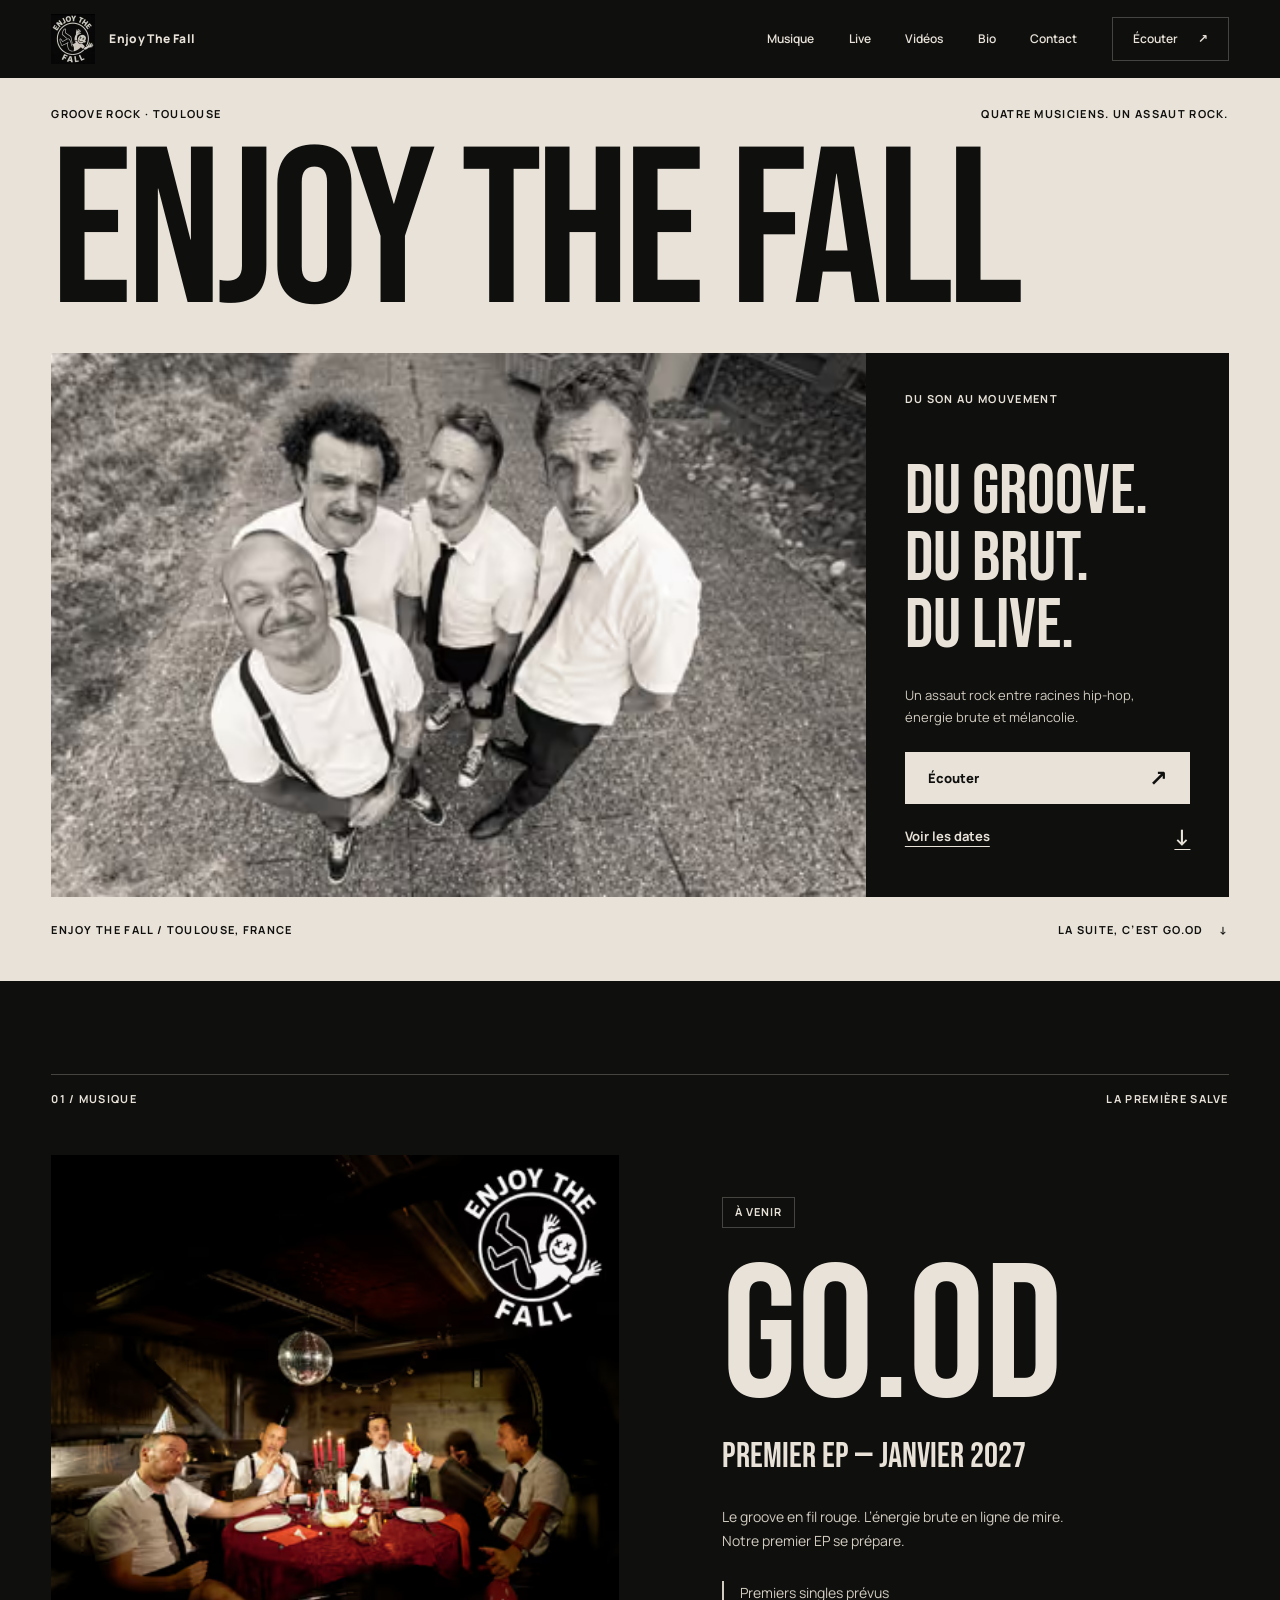
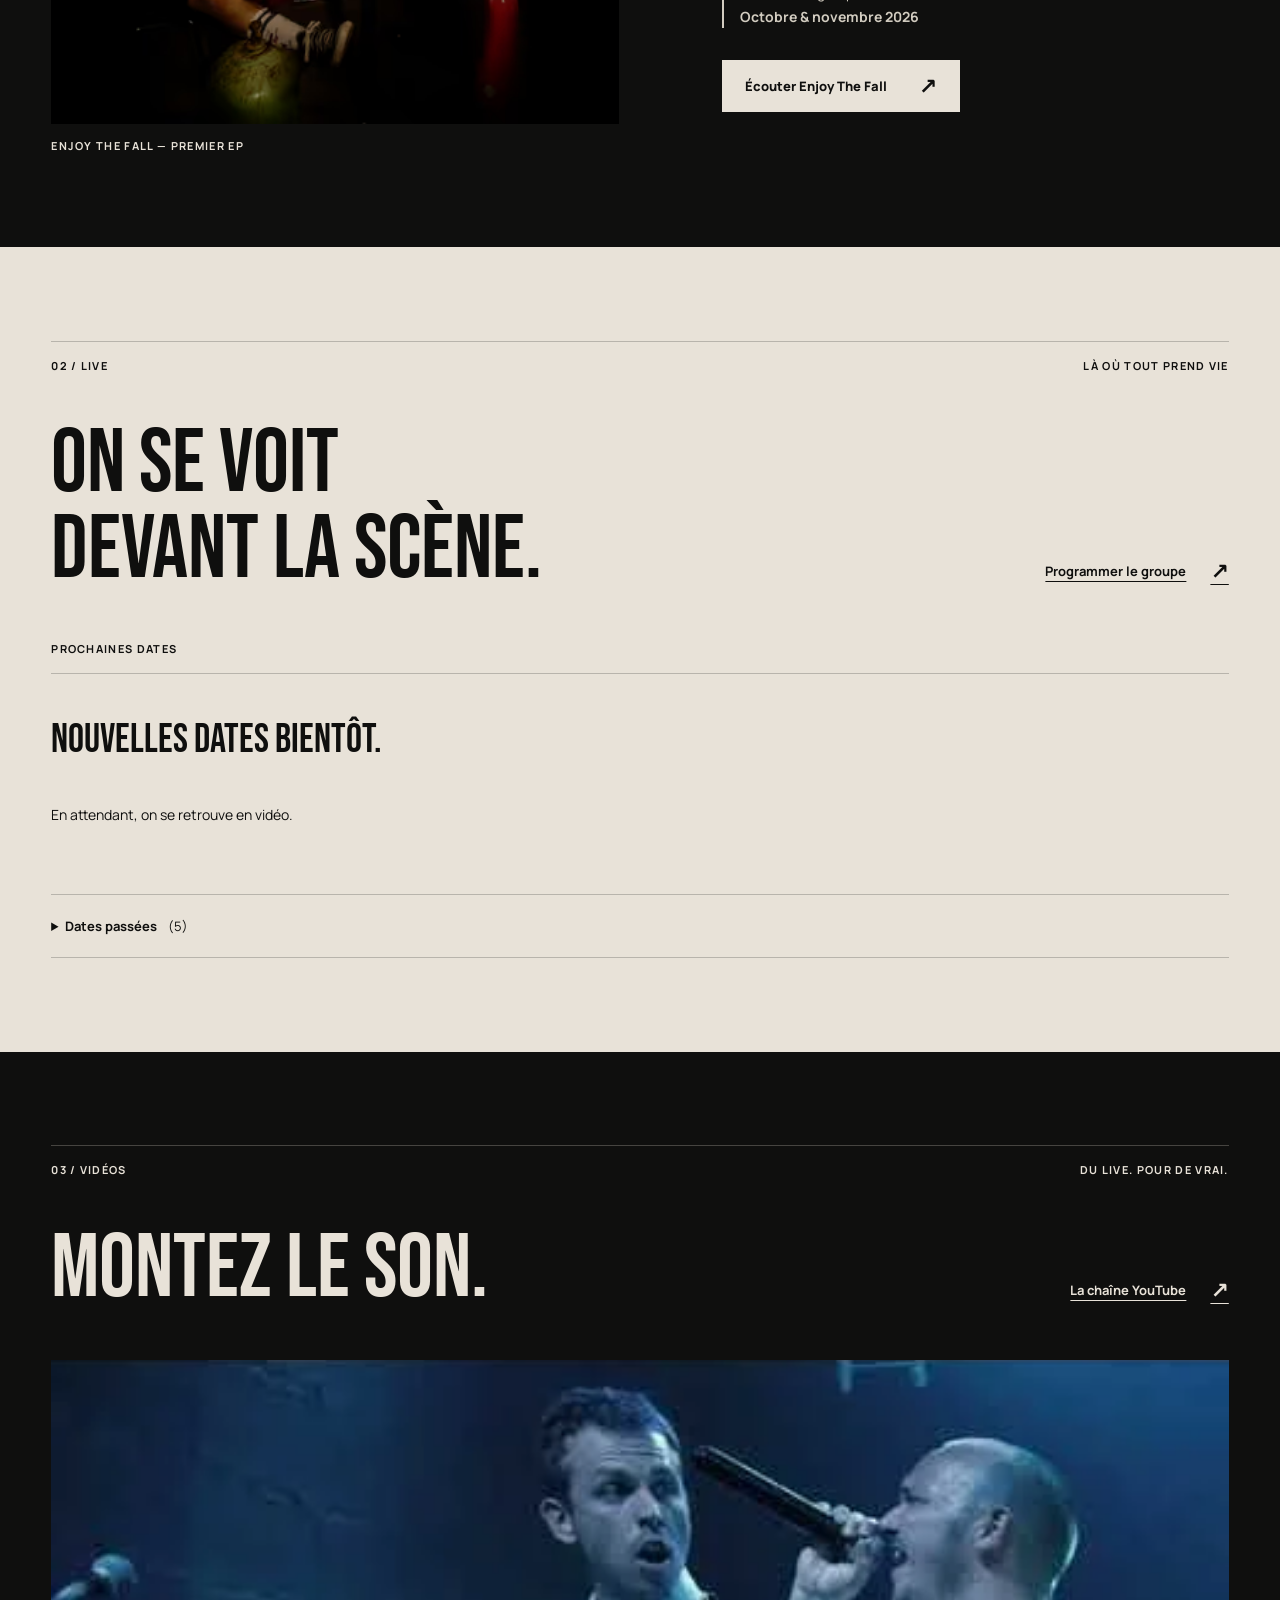
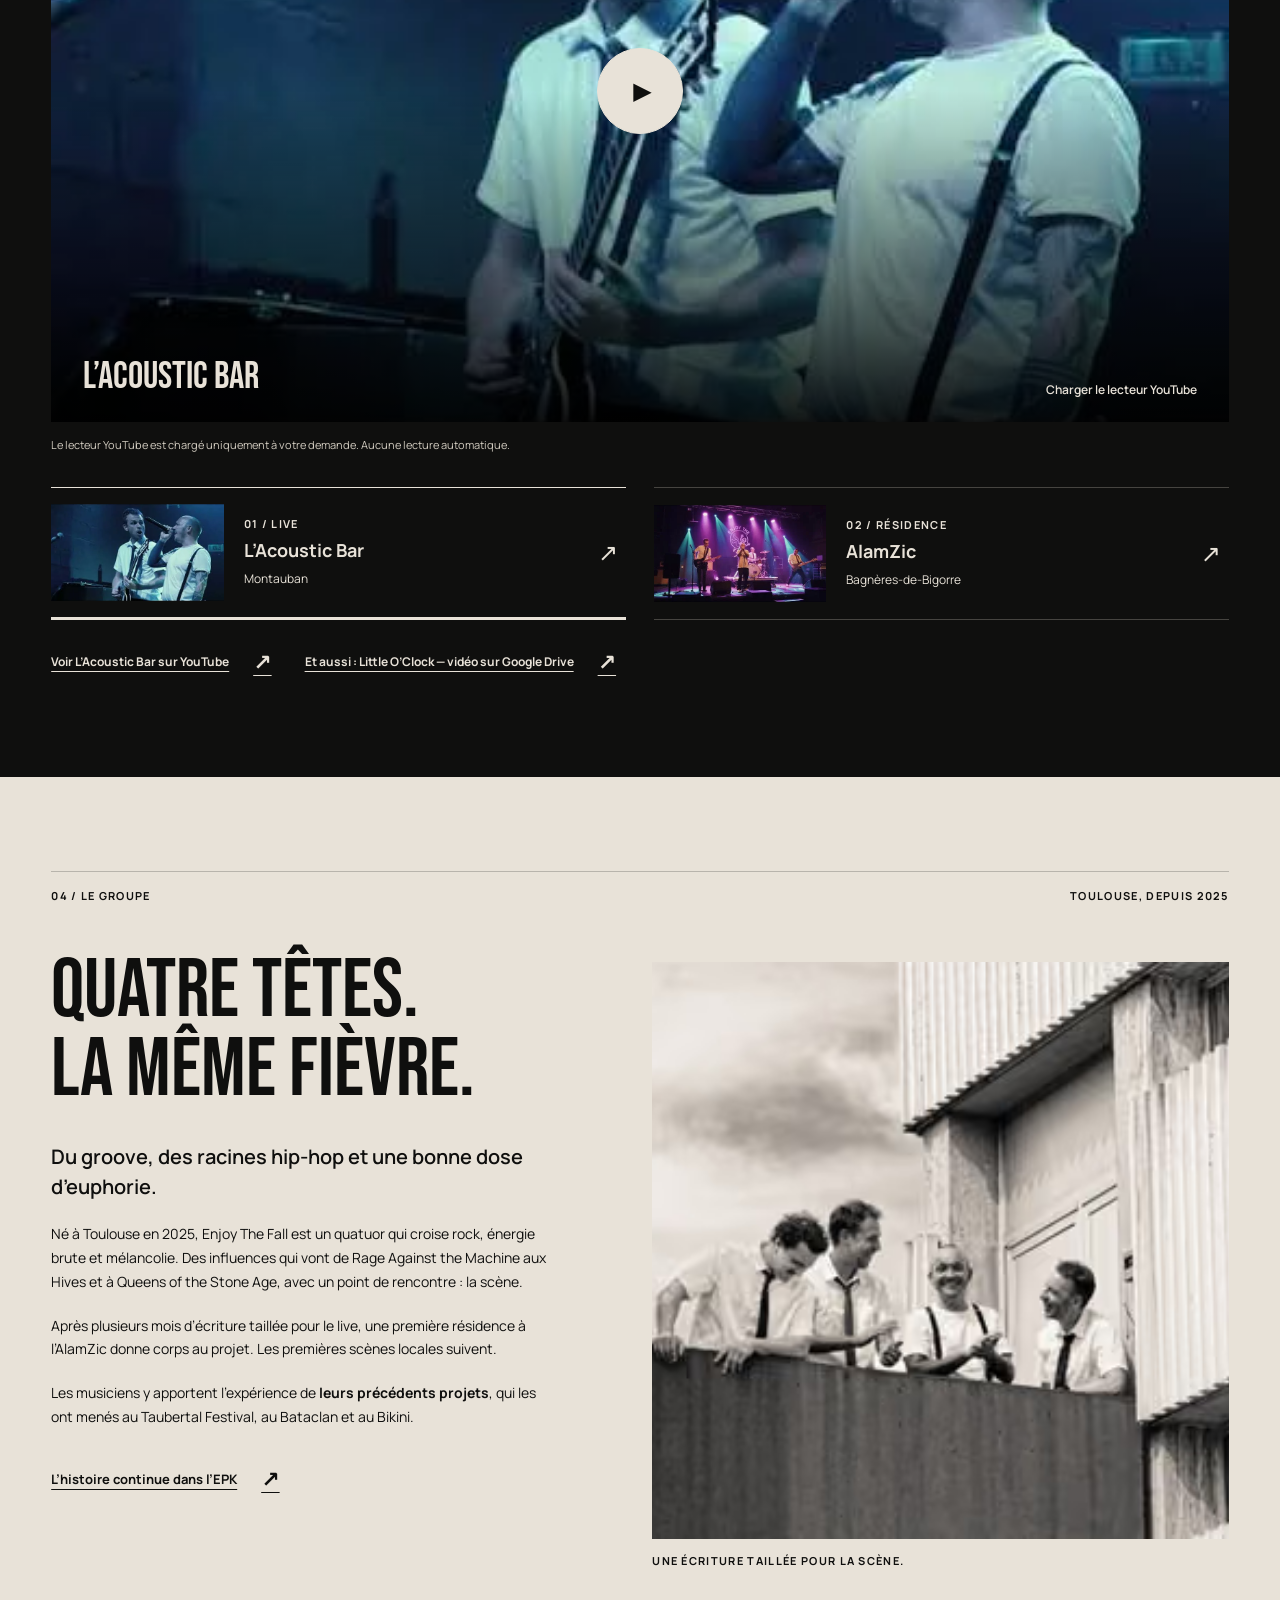
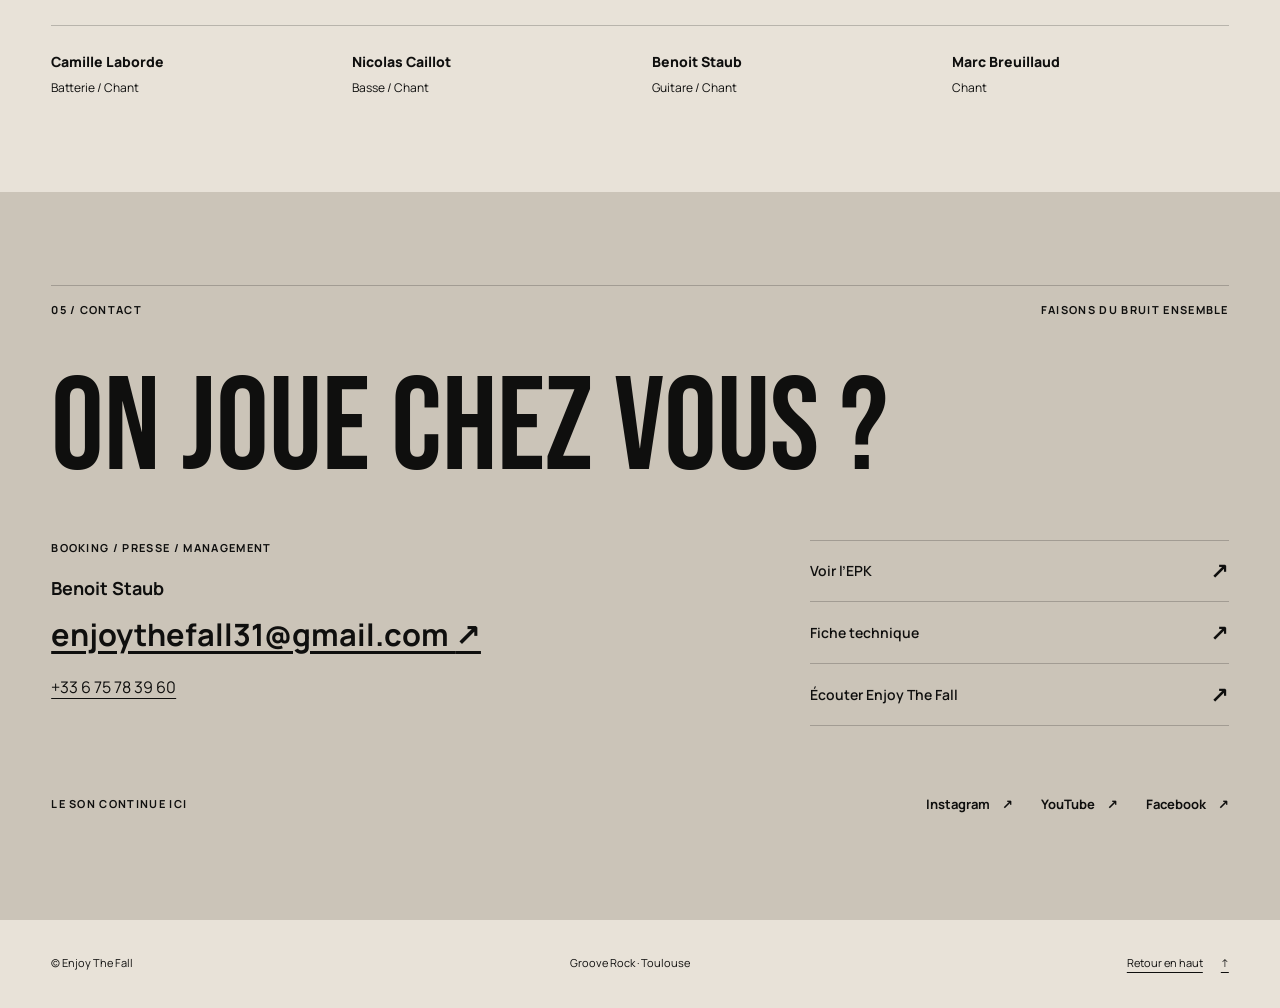
==== site/index.html @ e36c9750 "Agent Host changes for agents/site-build-and-inspection-process" ====
<!DOCTYPE html>
<html lang="fr">
<head>
  <meta charset="utf-8">
  <meta name="viewport" content="width=device-width, initial-scale=1">
  <title>Enjoy The Fall — Groupe Groove Rock à Toulouse | GO.OD</title>
  <meta name="description" content="Enjoy The Fall, quatuor groove rock de Toulouse aux racines hip-hop. Découvrez le live, les vidéos et GO.OD, premier EP prévu en janvier 2027.">
  <meta name="robots" content="index, follow">
  <!-- Domaine réservé : remplacer avec tools/configure-domain.mjs avant publication. -->
  <link rel="canonical" href="https://enjoy-the-fall.example/">
  <meta property="og:type" content="website">
  <meta property="og:locale" content="fr_FR">
  <meta property="og:site_name" content="Enjoy The Fall">
  <meta property="og:title" content="Enjoy The Fall — Groove Rock · Toulouse">
  <meta property="og:description" content="Du groove, de l’énergie brute, des racines hip-hop. Live, vidéos et GO.OD, premier EP prévu en janvier 2027.">
  <meta property="og:url" content="https://enjoy-the-fall.example/">
  <meta property="og:image" content="https://enjoy-the-fall.example/assets/images/social.jpg">
  <meta property="og:image:width" content="1200">
  <meta property="og:image:height" content="630">
  <meta property="og:image:alt" content="Les quatre membres d’Enjoy The Fall, photographiés en plongée.">
  <meta name="twitter:card" content="summary_large_image">
  <meta name="twitter:title" content="Enjoy The Fall — Groove Rock · Toulouse">
  <meta name="twitter:description" content="Un assaut rock aux racines hip-hop. Découvrez le groupe, les dates et le premier EP GO.OD, prévu en janvier 2027.">
  <meta name="twitter:image" content="https://enjoy-the-fall.example/assets/images/social.jpg">
  <meta name="twitter:image:alt" content="Les quatre membres d’Enjoy The Fall, photographiés en plongée.">
  <meta name="theme-color" content="#0f0f0e">
  <link rel="icon" type="image/png" sizes="32x32" href="assets/icons/favicon-32.png">
  <link rel="apple-touch-icon" href="assets/icons/apple-touch-icon.png">
  <link rel="manifest" href="site.webmanifest">
  <link rel="preload" href="assets/fonts/bebas-neue-latin.woff2" as="font" type="font/woff2" crossorigin>
  <script>document.documentElement.classList.add("js");</script>
  <link rel="stylesheet" href="styles.css">
  <script src="script.js" defer></script>
  <script type="application/ld+json">
  {
    "@context": "https://schema.org",
    "@type": "MusicGroup",
    "@id": "https://enjoy-the-fall.example/#groupe",
    "name": "Enjoy The Fall",
    "url": "https://enjoy-the-fall.example/",
    "description": "Quatuor toulousain formé en 2025, entre groove rock, racines hip-hop, énergie brute et mélancolie.",
    "foundingDate": "2025",
    "foundingLocation": {"@type": "Place", "name": "Toulouse, France"},
    "genre": ["Rock", "Groove Rock"],
    "image": "https://enjoy-the-fall.example/assets/images/social.jpg",
    "logo": "https://enjoy-the-fall.example/assets/icons/icon-512.png",
    "member": [
      {"@type": "Person", "name": "Camille Laborde", "jobTitle": "Batterie / Chant"},
      {"@type": "Person", "name": "Nicolas Caillot", "jobTitle": "Basse / Chant"},
      {"@type": "Person", "name": "Benoit Staub", "jobTitle": "Guitare / Chant"},
      {"@type": "Person", "name": "Marc Breuillaud", "jobTitle": "Chant"}
    ],
    "sameAs": [
      "https://www.facebook.com/profile.php?id=61582403791190",
      "https://www.instagram.com/enjoy_the_fall_/",
      "https://www.youtube.com/@EnjoyTheFall.31"
    ],
    "contactPoint": {
      "@type": "ContactPoint",
      "contactType": "Booking / Presse / Management",
      "email": "enjoythefall31@gmail.com",
      "telephone": "+33675783960"
    }
  }
  </script>
</head>
<body>
  <a class="skip-link" href="#contenu">Aller au contenu</a>
  <header class="site-header">
    <a class="brand" href="#accueil" aria-label="Enjoy The Fall — accueil">
      <img src="assets/images/logo.webp" alt="" width="44" height="50">
      <span>Enjoy The Fall</span>
    </a>
    <button class="menu-toggle" type="button" aria-expanded="false" aria-controls="navigation" hidden>Menu <span aria-hidden="true">+</span></button>
    <nav id="navigation" aria-label="Navigation principale">
      <a href="#musique">Musique</a>
      <a href="#live">Live</a>
      <a href="#videos">Vidéos</a>
      <a href="#bio">Bio</a>
      <a href="#contact">Contact</a>
      <a class="nav-cta" href="https://push.fm/fl/enjoythefall">Écouter <span aria-hidden="true">↗</span></a>
    </nav>
  </header>

  <main id="contenu" tabindex="-1">
    <section class="hero wrap" id="accueil" aria-labelledby="hero-title">
      <div class="eyebrow hero-kicker"><span>Groove Rock · Toulouse</span><span>Quatre musiciens. Un assaut rock.</span></div>
      <h1 id="hero-title">Enjoy The Fall</h1>
      <div class="hero-grid">
        <picture>
          <source type="image/avif" srcset="assets/images/hero-400.avif 400w, assets/images/hero-640.avif 640w, assets/images/hero-960.avif 960w, assets/images/hero-1280.avif 1280w, assets/images/hero-1920.avif 1920w" sizes="(min-width: 1600px) 1020px, (min-width: 900px) 64vw, (min-width: 500px) 92vw, calc(100vw - 40px)">
          <img class="hero-photo" src="assets/images/hero-1280.webp" srcset="assets/images/hero-400.webp 400w, assets/images/hero-640.webp 640w, assets/images/hero-960.webp 960w, assets/images/hero-1280.webp 1280w, assets/images/hero-1920.webp 1920w" sizes="(min-width: 1600px) 1020px, (min-width: 900px) 64vw, (min-width: 500px) 92vw, calc(100vw - 40px)" width="2048" height="1365" alt="Enjoy The Fall : les quatre musiciens en chemises blanches, regards tournés vers l’objectif." fetchpriority="high">
        </picture>
        <div class="hero-note">
          <span class="eyebrow">Du son au mouvement</span>
          <p class="display hero-statement"><span>Du groove.</span><br> <span>Du brut.</span><br> <span>Du live.</span></p>
          <p>Un assaut rock entre racines hip-hop, énergie brute et mélancolie.</p>
          <div class="hero-actions">
            <a class="button button-light" href="https://push.fm/fl/enjoythefall">Écouter <span aria-hidden="true">↗</span></a>
            <a class="text-link" href="#live">Voir les dates <span aria-hidden="true">↓</span></a>
          </div>
        </div>
      </div>
      <div class="hero-caption eyebrow"><span>Enjoy The Fall / Toulouse, France</span><a href="#musique">La suite, c’est GO.OD <span aria-hidden="true">↓</span></a></div>
    </section>

    <section class="release dark section" id="musique" aria-labelledby="release-title">
      <div class="wrap">
        <div class="section-top"><span class="eyebrow">01 / Musique</span><span class="eyebrow">La première salve</span></div>
        <div class="release-grid">
          <figure class="release-art">
            <picture>
              <source type="image/avif" srcset="assets/images/good-400.avif 400w, assets/images/good-640.avif 640w, assets/images/good-960.avif 960w, assets/images/good-1280.avif 1280w" sizes="(min-width: 1600px) 710px, (min-width: 600px) 45vw, (min-width: 500px) 92vw, calc(100vw - 40px)">
              <img src="assets/images/good-1280.webp" srcset="assets/images/good-400.webp 400w, assets/images/good-640.webp 640w, assets/images/good-960.webp 960w, assets/images/good-1280.webp 1280w" sizes="(min-width: 1600px) 710px, (min-width: 600px) 45vw, (min-width: 500px) 92vw, calc(100vw - 40px)" width="2048" height="2048" alt="Visuel de GO.OD : Enjoy The Fall autour d’une table de fête, sous une boule à facettes." loading="lazy" decoding="async">
            </picture>
            <figcaption class="eyebrow">Enjoy The Fall — Premier EP</figcaption>
          </figure>
          <div class="release-copy">
            <span class="tag">À venir</span>
            <h2 id="release-title">GO.OD</h2>
            <p class="release-date display">Premier EP — Janvier 2027</p>
            <p>Le groove en fil rouge. L’énergie brute en ligne de mire. Notre premier EP se prépare.</p>
            <p class="release-singles">Premiers singles prévus<br><strong>Octobre &amp; novembre 2026</strong></p>
            <a class="button button-light" href="https://push.fm/fl/enjoythefall">Écouter Enjoy The Fall <span aria-hidden="true">↗</span></a>
          </div>
        </div>
      </div>
    </section>

    <section class="live section wrap" id="live" aria-labelledby="live-title">
      <div class="section-top"><span class="eyebrow">02 / Live</span><span class="eyebrow">Là où tout prend vie</span></div>
      <div class="section-heading">
        <h2 id="live-title">On se voit<br>devant la scène.</h2>
        <a class="text-link" href="#contact">Programmer le groupe <span aria-hidden="true">↗</span></a>
      </div>
      <div id="live-dynamic" hidden>
        <h3 class="eyebrow agenda-title">Prochaines dates</h3>
        <ul id="upcoming-shows" class="show-list"></ul>
        <p id="no-shows" class="empty-state" hidden>Nouvelles dates bientôt.<br><span>En attendant, on se retrouve en vidéo.</span></p>
        <details class="past-shows">
          <summary>Dates passées <span id="past-count"></span></summary>
          <ul id="past-shows" class="show-list"></ul>
        </details>
      </div>
      <div id="live-static">
        <h3 class="eyebrow agenda-title">L’agenda — repères 2025 / 2026</h3>
        <ul class="show-list">
          <li><time datetime="2026-10-03">03 octobre 2026</time><div><h3>Le Survolté Festival</h3><p>Sélection coup de cœur</p></div></li>
          <li><time datetime="2026-06-25">25 juin 2026</time><div><h3>Little O’Clock</h3><p>Toulouse</p></div></li>
          <li><time datetime="2026-05-07">07 mai 2026</time><div><h3>L’Engrenage</h3><p>Balma</p></div></li>
          <li><time datetime="2026-04-25">25 avril 2026</time><div><h3>L’Acoustic Bar</h3><p>Montauban</p></div></li>
          <li><time datetime="2025-11">Novembre 2025</time><div><h3>AlamZic</h3><p>Résidence · Bagnères-de-Bigorre</p></div></li>
        </ul>
      </div>
    </section>

    <section class="videos dark section" id="videos" aria-labelledby="videos-title">
      <div class="wrap">
        <div class="section-top"><span class="eyebrow">03 / Vidéos</span><span class="eyebrow">Du live. Pour de vrai.</span></div>
        <div class="section-heading">
          <h2 id="videos-title">Montez le son.</h2>
          <a class="text-link" href="https://www.youtube.com/@EnjoyTheFall.31">La chaîne YouTube <span aria-hidden="true">↗</span></a>
        </div>
        <div class="video-player" id="video-player">
          <a class="video-facade" id="video-load" href="https://youtu.be/vGwLCD93alA">
            <img src="assets/images/video-acoustic.webp" width="480" height="360" alt="" loading="lazy">
            <span class="play-icon" aria-hidden="true">▶</span>
            <span class="facade-caption">L’Acoustic Bar <span>Voir sur YouTube</span></span>
          </a>
        </div>
        <p class="video-privacy" id="video-help">Le lecteur YouTube est chargé uniquement à votre demande. Aucune lecture automatique.</p>
        <p class="visually-hidden" id="video-status" role="status"></p>
        <div class="video-options" role="group" aria-label="Choisir une vidéo">
          <a class="video-option" href="https://youtu.be/vGwLCD93alA" data-video-id="vGwLCD93alA" data-title="L’Acoustic Bar" data-image="assets/images/video-acoustic.webp">
            <img src="assets/images/video-acoustic.webp" alt="" width="480" height="360" loading="lazy">
            <span><span class="eyebrow">01 / Live</span><strong>L’Acoustic Bar</strong><span>Montauban</span></span><span class="option-arrow" aria-hidden="true">↗</span>
          </a>
          <a class="video-option" href="https://youtu.be/pKaZUr1MH4o" data-video-id="pKaZUr1MH4o" data-title="AlamZic" data-image="assets/images/video-alamzic.webp">
            <img src="assets/images/video-alamzic.webp" alt="" width="480" height="360" loading="lazy">
            <span><span class="eyebrow">02 / Résidence</span><strong>AlamZic</strong><span>Bagnères-de-Bigorre</span></span><span class="option-arrow" aria-hidden="true">↗</span>
          </a>
        </div>
        <a class="text-link video-external" id="video-external" href="https://youtu.be/vGwLCD93alA">Voir L’Acoustic Bar sur YouTube <span aria-hidden="true">↗</span></a>
        <a class="text-link video-extra" href="https://drive.google.com/file/d/1Fb_n5sF4XN5fqZ201elufba-UGAQQYAk/view?usp=drive_link">Et aussi : Little O’Clock — vidéo sur Google Drive <span aria-hidden="true">↗</span></a>
      </div>
    </section>

    <section class="bio section wrap" id="bio" aria-labelledby="bio-title">
      <div class="section-top"><span class="eyebrow">04 / Le groupe</span><span class="eyebrow">Toulouse, depuis 2025</span></div>
      <div class="bio-grid">
        <div class="bio-copy">
          <h2 id="bio-title">Quatre têtes.<br>La même fièvre.</h2>
          <p class="intro">Du groove, des racines hip-hop et une bonne dose d’euphorie.</p>
          <p>Né à Toulouse en 2025, Enjoy The Fall est un quatuor qui croise rock, énergie brute et mélancolie. Des influences qui vont de Rage Against the Machine aux Hives et à Queens of the Stone Age, avec un point de rencontre : la scène.</p>
          <p>Après plusieurs mois d’écriture taillée pour le live, une première résidence à l’AlamZic donne corps au projet. Les premières scènes locales suivent.</p>
          <p>Les musiciens y apportent l’expérience de <strong>leurs précédents projets</strong>, qui les ont menés au Taubertal Festival, au Bataclan et au Bikini.</p>
          <a class="text-link" href="https://www.canva.com/design/DAHS1Ci-k8A/EWjfq9eXTHCa2ak3pogOVA/view">L’histoire continue dans l’EPK <span aria-hidden="true">↗</span></a>
        </div>
        <figure class="bio-photo">
          <picture>
            <source type="image/avif" srcset="assets/images/bio-400.avif 400w, assets/images/bio-640.avif 640w, assets/images/bio-960.avif 960w, assets/images/bio-1280.avif 1280w" sizes="(min-width: 1600px) 720px, (min-width: 900px) 46vw, (min-width: 500px) 92vw, calc(100vw - 40px)">
            <img src="assets/images/bio-1280.webp" srcset="assets/images/bio-400.webp 400w, assets/images/bio-640.webp 640w, assets/images/bio-960.webp 960w, assets/images/bio-1280.webp 1280w" sizes="(min-width: 1600px) 720px, (min-width: 900px) 46vw, (min-width: 500px) 92vw, calc(100vw - 40px)" width="2048" height="1365" alt="Les quatre membres d’Enjoy The Fall partagent un moment complice sur un balcon de béton." loading="lazy" decoding="async">
          </picture>
          <figcaption class="eyebrow">Une écriture taillée pour la scène.</figcaption>
        </figure>
      </div>
      <dl class="members">
        <div><dt>Camille Laborde</dt><dd>Batterie / Chant</dd></div>
        <div><dt>Nicolas Caillot</dt><dd>Basse / Chant</dd></div>
        <div><dt>Benoit Staub</dt><dd>Guitare / Chant</dd></div>
        <div><dt>Marc Breuillaud</dt><dd>Chant</dd></div>
      </dl>
    </section>

    <section class="contact section" id="contact" aria-labelledby="contact-title">
      <div class="wrap">
        <div class="section-top"><span class="eyebrow">05 / Contact</span><span class="eyebrow">Faisons du bruit ensemble</span></div>
        <h2 id="contact-title">On joue chez vous ?</h2>
        <div class="contact-grid">
          <div>
            <p class="eyebrow">Booking / Presse / Management</p>
            <p class="contact-name">Benoit Staub</p>
            <a class="contact-email" href="mailto:enjoythefall31@gmail.com">enjoythefall31@gmail.com <span aria-hidden="true">↗</span></a>
            <a class="contact-phone" href="tel:+33675783960">+33&nbsp;6&nbsp;75&nbsp;78&nbsp;39&nbsp;60</a>
          </div>
          <div class="resources">
            <a href="https://www.canva.com/design/DAHS1Ci-k8A/EWjfq9eXTHCa2ak3pogOVA/view">Voir l’EPK <span aria-hidden="true">↗</span></a>
            <a href="https://drive.google.com/file/d/1iUn2sh9PlJyh_9b2dCdLDOD0JUlmlmHV/view?usp=drive_link">Fiche technique <span aria-hidden="true">↗</span></a>
            <a href="https://push.fm/fl/enjoythefall">Écouter Enjoy The Fall <span aria-hidden="true">↗</span></a>
          </div>
        </div>
        <div class="contact-bottom">
          <p class="eyebrow">Le son continue ici</p>
          <div class="socials">
            <a href="https://www.instagram.com/enjoy_the_fall_/">Instagram <span aria-hidden="true">↗</span></a>
            <a href="https://www.youtube.com/@EnjoyTheFall.31">YouTube <span aria-hidden="true">↗</span></a>
            <a href="https://www.facebook.com/profile.php?id=61582403791190">Facebook <span aria-hidden="true">↗</span></a>
          </div>
        </div>
      </div>
    </section>
  </main>
  <footer class="site-footer wrap"><span>© Enjoy The Fall</span><span>Groove Rock · Toulouse</span><a href="#accueil">Retour en haut <span aria-hidden="true">↑</span></a></footer>
</body>
</html>
---- site/styles.css ----
@font-face {
  font-family: "Bebas Neue";
  src: url("assets/fonts/bebas-neue-latin.woff2") format("woff2");
  font-style: normal;
  font-weight: 400;
  font-display: swap;
}
@font-face {
  font-family: "Manrope";
  src: url("assets/fonts/manrope-latin.woff2") format("woff2");
  font-style: normal;
  font-weight: 400 800;
  font-display: swap;
}
:root {
  --color-ink: #0f0f0e;
  --color-ink-soft: #1a1a18;
  --color-bone: #d2ccc0;
  --color-paper: #e8e2d8;
  --color-paper-deep: #cbc4b8;
  --color-muted: #716d66;
  --color-line-dark: rgba(15, 15, 14, 0.22);
  --color-line-light: rgba(210, 204, 192, 0.28);
  --font-display: "Bebas Neue", Impact, sans-serif;
  --font-body: "Manrope", system-ui, sans-serif;
  --gutter: clamp(20px, 4vw, 64px);
}
* { box-sizing: border-box; }
html { scroll-behavior: smooth; scroll-padding-top: 100px; }
body { margin: 0; background: var(--color-paper); color: var(--color-ink); font: 400 16px/1.7 var(--font-body); }
body, button, a { -webkit-tap-highlight-color: transparent; }
[hidden] { display: none !important; }
::selection { background: var(--color-ink); color: var(--color-paper); }
a { color: inherit; text-underline-offset: 5px; }
button { font: inherit; color: inherit; cursor: pointer; }
a, button, summary { touch-action: manipulation; }
a:focus-visible, button:focus-visible, summary:focus-visible, iframe:focus-visible { outline: 3px solid currentColor; outline-offset: 5px; }
img { display: block; width: 100%; height: auto; }
figure, p, h1, h2, h3, dl, dd { margin: 0; }
h1, h2, .display { font-family: var(--font-display); font-weight: 400; line-height: .95; }
h2 { font-size: clamp(52px, 7vw, 108px); }
p + p { margin-top: 20px; }
strong { font-weight: 700; }
.wrap { max-width: 1600px; margin-inline: auto; padding-inline: var(--gutter); }
.section { padding-block: clamp(64px, 7.3vw, 112px); }
.eyebrow { font-size: 11px; line-height: 1.5; font-weight: 700; text-transform: uppercase; letter-spacing: .12em; }
.dark { background: var(--color-ink); color: var(--color-paper); }
.dark ::selection { background: var(--color-paper); color: var(--color-ink); }
.section-top { display: flex; justify-content: space-between; gap: 24px; border-top: 1px solid var(--color-line-dark); padding-top: 16px; margin-bottom: 48px; }
.dark .section-top { border-color: var(--color-line-light); }
.section-heading { display: flex; align-items: end; justify-content: space-between; gap: 32px; margin-bottom: 48px; }
.text-link { display: inline-flex; align-items: center; justify-content: space-between; gap: 24px; font-size: 13px; font-weight: 700; min-height: 44px; text-decoration-thickness: 1px; }
.text-link span, .button span, .resources span { font-size: 22px; line-height: 1; }
.button { display: inline-flex; justify-content: space-between; align-items: center; gap: 32px; min-height: 52px; padding: 13px 22px; font-size: 13px; font-weight: 800; text-decoration: none; border: 1px solid; transition: background .2s, color .2s; }
.button-light { background: var(--color-paper); color: var(--color-ink); border-color: var(--color-paper); }
.button-light:hover { background: var(--color-ink); color: var(--color-paper); }
.skip-link { position: fixed; left: 20px; top: -100px; z-index: 10; padding: 14px 20px; background: var(--color-paper); color: var(--color-ink); }
.skip-link:focus { top: 15px; }
.site-header { position: sticky; top: 0; z-index: 5; min-height: 78px; display: flex; align-items: center; justify-content: space-between; gap: 20px; background: var(--color-ink); color: var(--color-paper); padding: 10px var(--gutter); }
.brand { display: flex; align-items: center; gap: 14px; text-decoration: none; }
.brand img { width: 44px; height: 50px; object-fit: contain; }
.brand span { font-size: 12px; font-weight: 800; letter-spacing: .03em; }
nav { display: flex; align-items: center; gap: clamp(18px, 2.7vw, 40px); }
nav a { display: inline-flex; align-items: center; min-height: 44px; font-size: 12px; font-weight: 600; text-decoration: none; }
nav a:hover, .socials a:hover { text-decoration: underline; }
.nav-cta { border: 1px solid var(--color-line-light); padding-inline: 20px; gap: 20px; }
.menu-toggle { background: transparent; border: 1px solid var(--color-line-light); padding: 8px 14px; min-height: 44px; font-size: 12px; }
.menu-toggle span { margin-left: 18px; font-size: 20px; }
.hero { padding-top: 28px; padding-bottom: 28px; }
.hero-kicker { display: flex; justify-content: space-between; gap: 20px; }
h1 { font-size: clamp(58px, 17.35vw, 272px); text-transform: uppercase; letter-spacing: -.025em; white-space: nowrap; margin-block: 20px 24px; line-height: .84; }
.hero-grid { display: grid; grid-template-columns: minmax(0, 2.25fr) minmax(0, 1fr); background: var(--color-ink); color: var(--color-paper); }
.hero-grid picture { display: flex; }
.hero-photo { object-fit: cover; object-position: 50% 45%; aspect-ratio: 1.5; }
.hero-note { display: flex; flex-direction: column; align-items: flex-start; padding: clamp(24px, 3vw, 48px); }
.hero-note > .eyebrow { margin-bottom: auto; }
.hero-statement { font-size: clamp(44px, 5.5vw, 88px); margin-top: 36px; }
.hero-statement span { display: inline-block; }
.hero-note > p:not(.display) { font-size: 13px; max-width: 29ch; margin-block: 24px; color: var(--color-bone); }
.hero-actions { display: flex; flex-direction: column; gap: 10px; width: 100%; }
.hero-caption { display: flex; justify-content: space-between; gap: 20px; margin-top: 12px; align-items: center; }
.hero-caption a { display: inline-flex; align-items: center; min-height: 44px; gap: 16px; text-decoration: none; }
.release-grid { display: grid; grid-template-columns: 1.12fr 1fr; align-items: center; gap: clamp(40px, 8vw, 128px); }
.release-art img { aspect-ratio: 1; }
figcaption { margin-top: 14px; }
.tag { display: inline-block; border: 1px solid var(--color-line-light); padding: 5px 12px; font-size: 11px; font-weight: 700; text-transform: uppercase; letter-spacing: .1em; }
.release-copy h2 { font-size: clamp(110px, 15vw, 232px); line-height: 1; margin-top: 16px; }
.release-date { font-size: clamp(26px, 2.7vw, 42px); line-height: 1.2; margin-bottom: 28px; }
.release-copy > p:not(.display) { color: var(--color-bone); font-size: 14px; max-width: 39ch; }
.release-singles { margin-block: 28px 32px; border-left: 2px solid var(--color-bone); padding-left: 16px; }
.agenda-title { margin-bottom: 16px; }
.show-list { list-style: none; padding: 0; margin: 0; }
.show-list li { display: grid; grid-template-columns: 200px 1fr auto; gap: 28px; align-items: center; border-top: 1px solid var(--color-line-dark); padding-block: 26px; }
.show-list time { font-family: var(--font-display); font-size: 30px; line-height: 1.1; }
.show-list h3 { font-size: clamp(18px, 2.3vw, 30px); font-weight: 700; line-height: 1.3; }
.show-list p { font-size: 13px; margin-top: 7px; }
.show-list .show-note { font-size: 11px; padding: 7px 12px; border: 1px solid var(--color-line-dark); }
.past-shows { border-top: 1px solid var(--color-line-dark); border-bottom: 1px solid var(--color-line-dark); margin-top: 20px; }
summary { cursor: pointer; padding-block: 20px; font-size: 13px; font-weight: 700; }
summary span { font-weight: 400; margin-left: 8px; }
.past-shows .show-list h3 { font-size: 18px; }
.past-shows .show-list time { font-size: 24px; }
.empty-state { font-family: var(--font-display); font-size: 40px; border-top: 1px solid var(--color-line-dark); padding-block: 32px; }
.empty-state span { font: 400 14px var(--font-body); }
.video-player { aspect-ratio: 16 / 9; background: var(--color-ink-soft); position: relative; }
.video-facade { position: relative; display: block; width: 100%; height: 100%; padding: 0; border: 0; background: var(--color-ink-soft); text-decoration: none; overflow: hidden; color: var(--color-paper); }
.video-facade > img { height: 100%; object-fit: cover; }
.video-facade::after { content: ""; position: absolute; inset: 50% 0 0; background: linear-gradient(transparent, rgba(0,0,0,.9)); pointer-events: none; }
.play-icon { position: absolute; inset: 50% auto auto 50%; transform: translate(-50%, -50%); display: grid; place-items: center; width: 86px; height: 86px; padding-left: 5px; border: 1px solid var(--color-paper); border-radius: 50%; color: var(--color-ink); background: var(--color-paper); font-size: 24px; transition: transform .2s; z-index: 1; }
.video-facade:hover .play-icon { transform: translate(-50%, -50%) scale(1.08); }
.facade-caption { position: absolute; left: 32px; right: 32px; bottom: 24px; z-index: 1; display: flex; justify-content: space-between; align-items: end; gap: 16px; font-family: var(--font-display); font-size: 38px; text-align: left; line-height: 1.1; }
.facade-caption > span { font: 600 12px var(--font-body); }
.video-player iframe { width: 100%; height: 100%; border: 0; }
.video-privacy { margin-top: 14px; color: var(--color-bone); font-size: 11px; }
.video-options { display: grid; grid-template-columns: 1fr 1fr; gap: 28px; margin-top: 32px; }
.video-option { display: flex; width: 100%; gap: 20px; padding: 16px 0; align-items: center; text-align: left; background: transparent; border: 0; border-block: 1px solid var(--color-line-light); text-decoration: none; }
.video-option[aria-pressed="true"] { border-color: var(--color-paper); border-bottom-width: 3px; }
.video-option > img { width: 30%; aspect-ratio: 16 / 9; object-fit: cover; }
.video-option > span:not(.option-arrow) { display: flex; flex-direction: column; gap: 3px; font-size: 12px; }
.video-option strong { font-size: 18px; }
.option-arrow { margin-left: auto; margin-right: 8px; font-size: 24px; }
.video-external, .video-extra { margin-top: 20px; margin-right: 30px; font-size: 12px; }
.bio-grid { display: grid; grid-template-columns: 1fr 1.1fr; gap: clamp(40px, 6vw, 96px); align-items: start; }
.bio-copy h2 { font-size: clamp(54px, 6.5vw, 100px); margin-bottom: 32px; }
.bio-copy p { max-width: 56ch; font-size: 14px; }
.bio-copy .intro { font-size: 20px; font-weight: 600; line-height: 1.5; }
.bio-copy .text-link { margin-top: 28px; }
.bio-photo { margin-top: 10px; }
.bio-photo img { aspect-ratio: 1; object-fit: cover; object-position: 48% 50%; }
.members { display: grid; grid-template-columns: repeat(4, 1fr); gap: 24px; margin-top: 56px; border-top: 1px solid var(--color-line-dark); padding-top: 24px; }
.members dt { font-size: 14px; font-weight: 800; }
.members dd { font-size: 12px; margin-top: 4px; }
.contact { background: var(--color-paper-deep); }
.contact h2 { font-size: clamp(60px, 10.3vw, 160px); margin-bottom: 48px; }
.contact-grid { display: grid; grid-template-columns: 1.7fr 1fr; gap: 48px; }
.contact-name { margin-top: 16px; font-size: 18px; font-weight: 700; }
.contact-email { display: block; width: fit-content; font-size: clamp(16px, 2.4vw, 36px); font-weight: 700; margin-block: 8px; overflow-wrap: anywhere; line-height: 1.5; }
.contact-phone { display: inline-flex; align-items: center; min-height: 44px; font-size: 16px; }
.resources a { display: flex; align-items: center; justify-content: space-between; min-height: 62px; border-bottom: 1px solid var(--color-line-dark); text-decoration: none; font-weight: 600; font-size: 14px; }
.resources a:first-child { border-top: 1px solid var(--color-line-dark); }
.resources a:hover { padding-inline: 8px; }
.contact-bottom { margin-top: 56px; display: flex; justify-content: space-between; align-items: center; gap: 24px; }
.socials { display: flex; gap: 28px; flex-wrap: wrap; }
.socials a { display: inline-flex; align-items: center; min-height: 44px; gap: 12px; font-size: 13px; font-weight: 700; text-decoration: none; }
.site-footer { padding-block: 22px; display: flex; align-items: center; justify-content: space-between; gap: 24px; font-size: 11px; }
.site-footer a { display: inline-flex; align-items: center; min-height: 44px; gap: 18px; }
.visually-hidden { position: absolute; width: 1px; height: 1px; padding: 0; margin: -1px; overflow: hidden; clip-path: inset(50%); white-space: nowrap; border: 0; }
.error-page { min-height: 100svh; display: grid; align-content: center; gap: 24px; padding-block: 60px; }
.error-page h1 { white-space: normal; font-size: clamp(72px, 15vw, 180px); }
.error-page .button { width: fit-content; background: var(--color-ink); color: var(--color-paper); }
@media (min-width: 1600px) { h1 { font-size: 250px; } }
@media (max-width: 1100px) and (min-width: 900px) {
  .hero-note { padding: 24px; }
  .hero-statement { margin-top: 24px; font-size: 56px; }
  .hero-note > p:not(.display) { margin-block: 18px; }
  .hero-grid { grid-template-columns: 1.8fr 1fr; }
}
@media (max-width: 899px) {
  .site-header { flex-wrap: wrap; }
  .site-header nav { width: 100%; flex-wrap: wrap; gap: 8px 24px; padding-bottom: 10px; }
  .js .site-header nav { display: none; }
  .site-header.enhanced nav.is-open { display: flex; }
  .menu-toggle:not([hidden]) { display: inline-flex; align-items: center; }
  .hero-grid { grid-template-columns: 1fr; }
  .hero-note { display: grid; grid-template-columns: 1fr 1fr; gap: 16px 32px; padding: 28px; }
  .hero-note > .eyebrow { grid-column: 1 / -1; }
  .hero-statement { font-size: 60px; grid-row: span 2; margin: 0; }
  .hero-note > p:not(.display) { margin: 0; }
  .hero-actions { align-self: end; }
  .release-grid { gap: 36px; }
  .release-copy h2 { font-size: 108px; }
  .release-date { font-size: 28px; }
  .show-list li { grid-template-columns: 150px 1fr; gap: 16px; }
  .show-note { grid-column: 2; justify-self: start; }
  .bio-grid { grid-template-columns: 1fr; gap: 36px; }
  .bio-copy { max-width: 650px; }
  .bio-photo img { aspect-ratio: 1.5; }
  .contact-grid { grid-template-columns: 1.3fr 1fr; gap: 32px; }
}
@media (max-width: 599px) {
  html { scroll-padding-top: 90px; }
  .site-header { min-height: 72px; }
  .brand img { width: 36px; height: 42px; }
  .site-header.enhanced nav { flex-direction: column; align-items: stretch; gap: 0; }
  nav a { min-height: 48px; border-bottom: 1px solid var(--color-line-light); }
  .nav-cta { margin-top: 12px; justify-content: space-between; }
  .hero { padding-top: 24px; padding-bottom: 16px; }
  .hero-kicker > span:last-child { display: none; }
  h1 { font-size: 17vw; margin-block: 20px; }
  .hero-note { grid-template-columns: 1fr; padding: 24px; gap: 20px; }
  .hero-note > .eyebrow { display: none; }
  .hero-statement { font-size: 44px; line-height: 1; grid-row: auto; }
  .hero-statement br { display: none; }
  .hero-note > p:not(.display) { max-width: 34ch; }
  .hero-actions { flex-direction: row; align-items: center; flex-wrap: wrap; gap: 14px 22px; }
  .hero-actions .button { gap: 28px; }
  .hero-actions .text-link { gap: 10px; font-size: 12px; }
  .hero-caption { font-size: 9px; gap: 8px; }
  .hero-caption > span { max-width: 15ch; }
  .hero-caption a { gap: 8px; }
  .section-top { margin-bottom: 32px; }
  .section-top > span:last-child { text-align: right; max-width: 19ch; }
  .section-heading { display: block; margin-bottom: 30px; }
  .section-heading .text-link { margin-top: 20px; }
  .release-grid { grid-template-columns: 1fr; }
  .release-copy h2 { font-size: 132px; }
  .release-date { font-size: 30px; }
  .show-list li { grid-template-columns: 92px minmax(0, 1fr); gap: 12px; padding-block: 24px; }
  .show-list time { font-size: 26px; }
  .show-list .show-note { font-size: 10px; padding: 5px 8px; }
  .play-icon { width: 56px; height: 56px; font-size: 18px; }
  .facade-caption { left: 16px; right: 16px; bottom: 14px; font-size: 24px; }
  .facade-caption > span { position: absolute; width: 1px; height: 1px; overflow: hidden; clip-path: inset(50%); white-space: nowrap; }
  .video-options { grid-template-columns: 1fr; gap: 8px; margin-top: 24px; }
  .video-option strong { font-size: 16px; }
  .video-external, .video-extra { margin-right: 0; gap: 12px; }
  .members { grid-template-columns: 1fr 1fr; gap: 24px 12px; margin-top: 32px; }
  .members dt { font-size: 12px; }
  .members dd { font-size: 11px; }
  .contact h2 { font-size: 16vw; margin-bottom: 36px; }
  .contact-grid { grid-template-columns: 1fr; }
  .contact-email { font-size: 18px; }
  .contact-bottom { display: block; margin-top: 40px; }
  .socials { gap: 20px; margin-top: 12px; }
  .socials a { font-size: 12px; gap: 8px; }
  .site-footer { flex-wrap: wrap; gap: 4px 24px; }
}
@media (prefers-reduced-motion: reduce) {
  html { scroll-behavior: auto; }
  *, *::before, *::after { transition: none !important; }
}
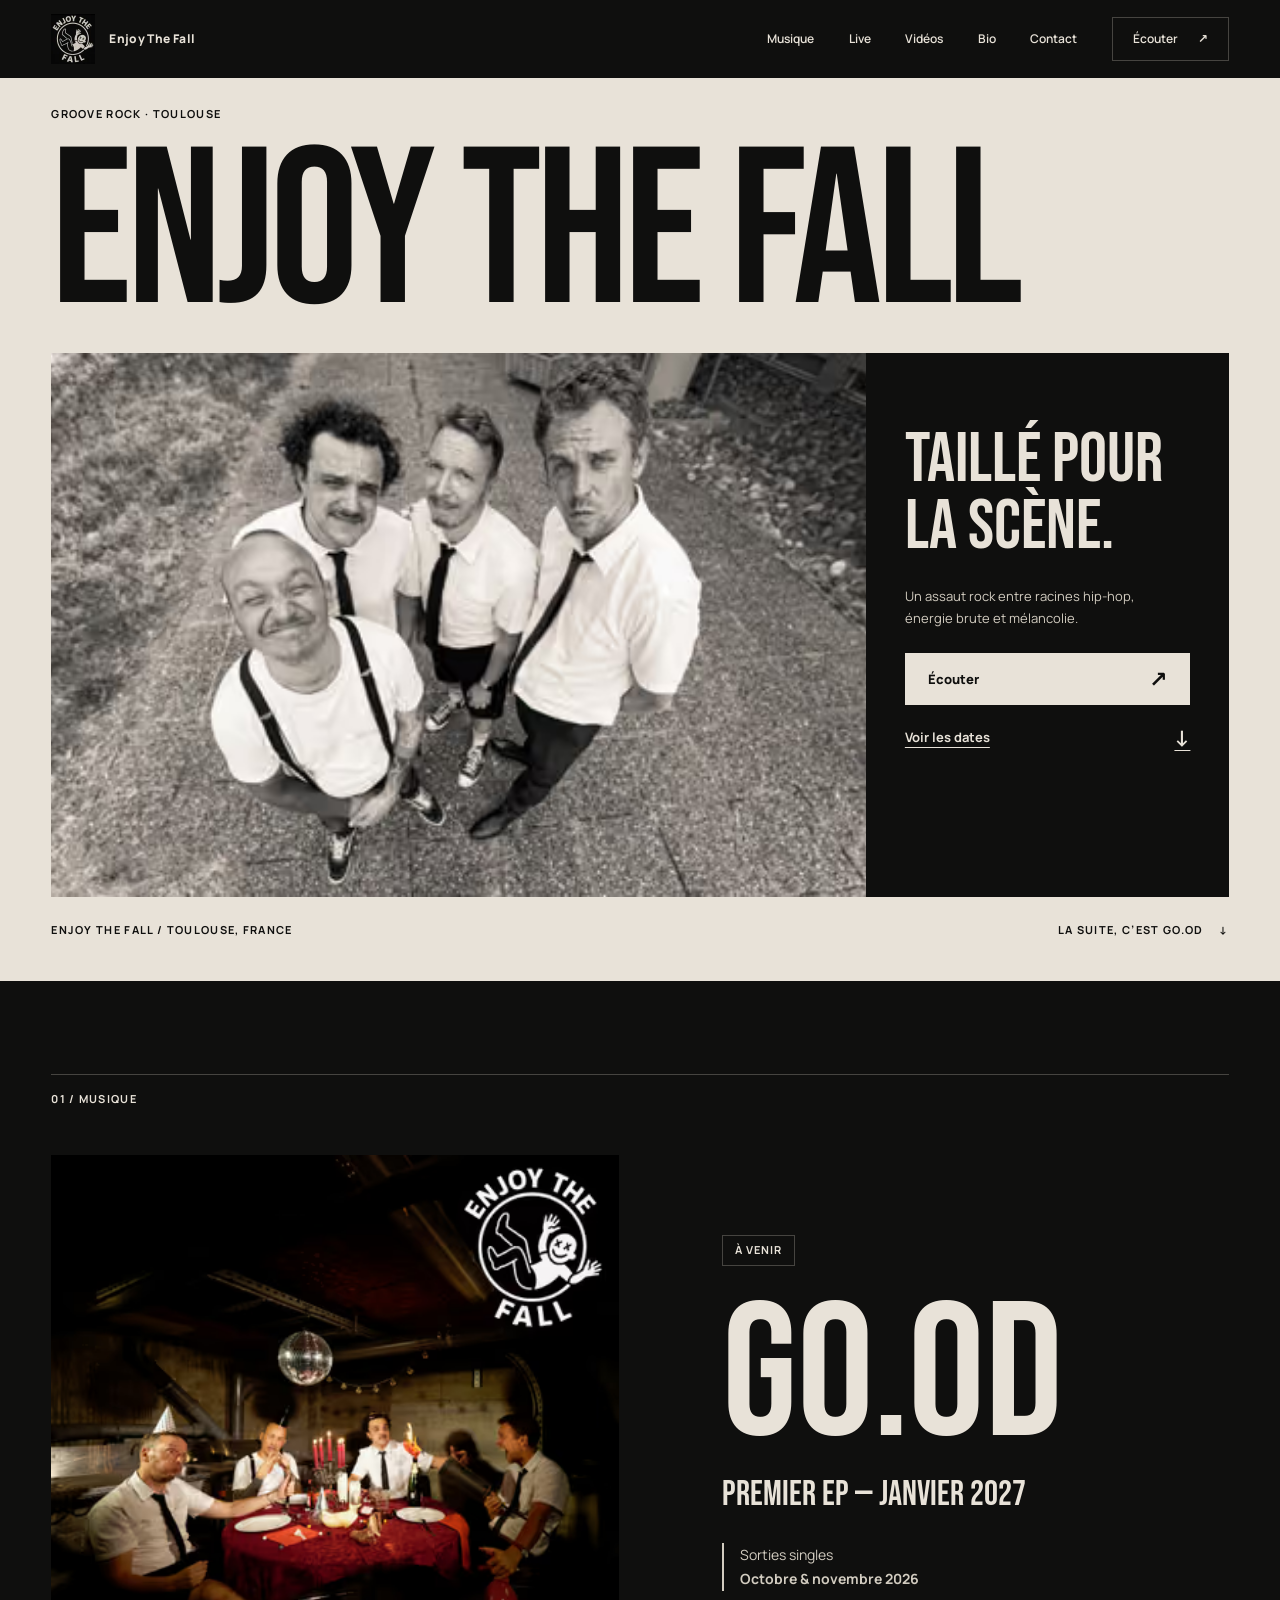
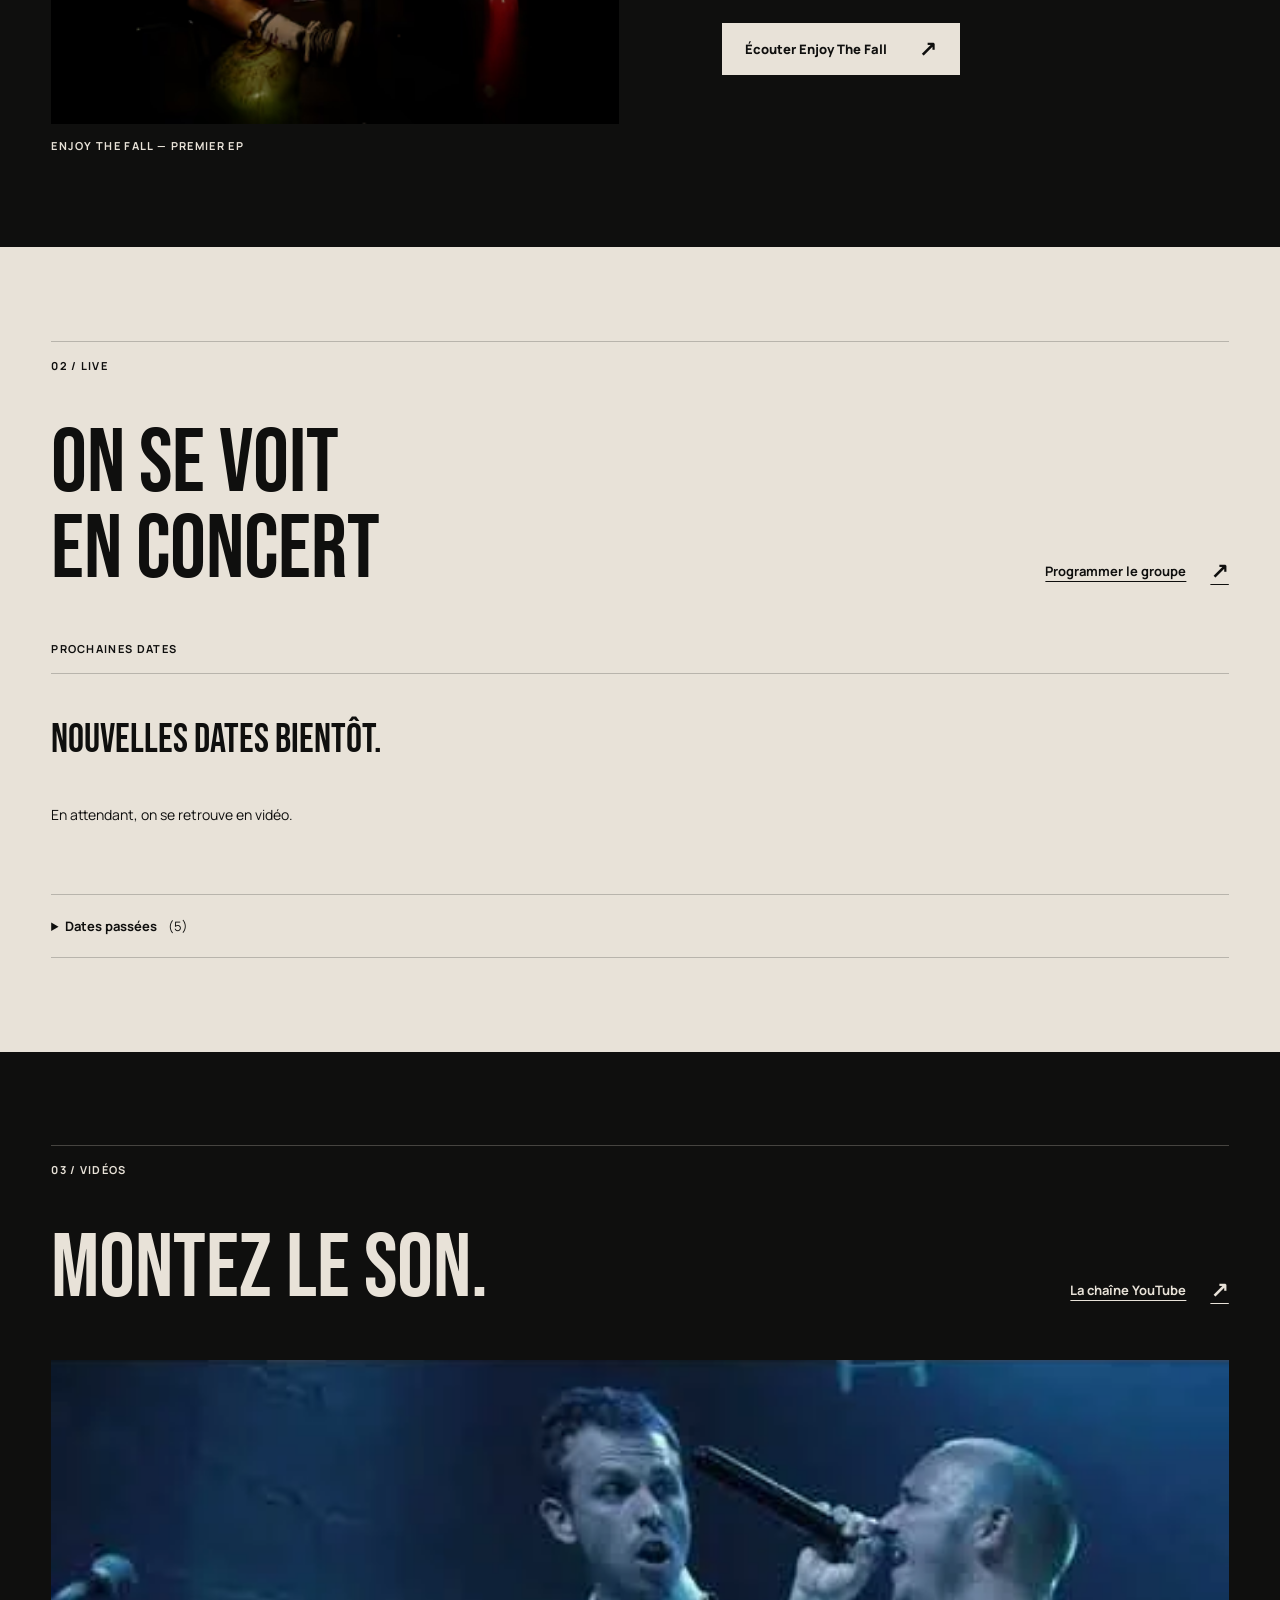
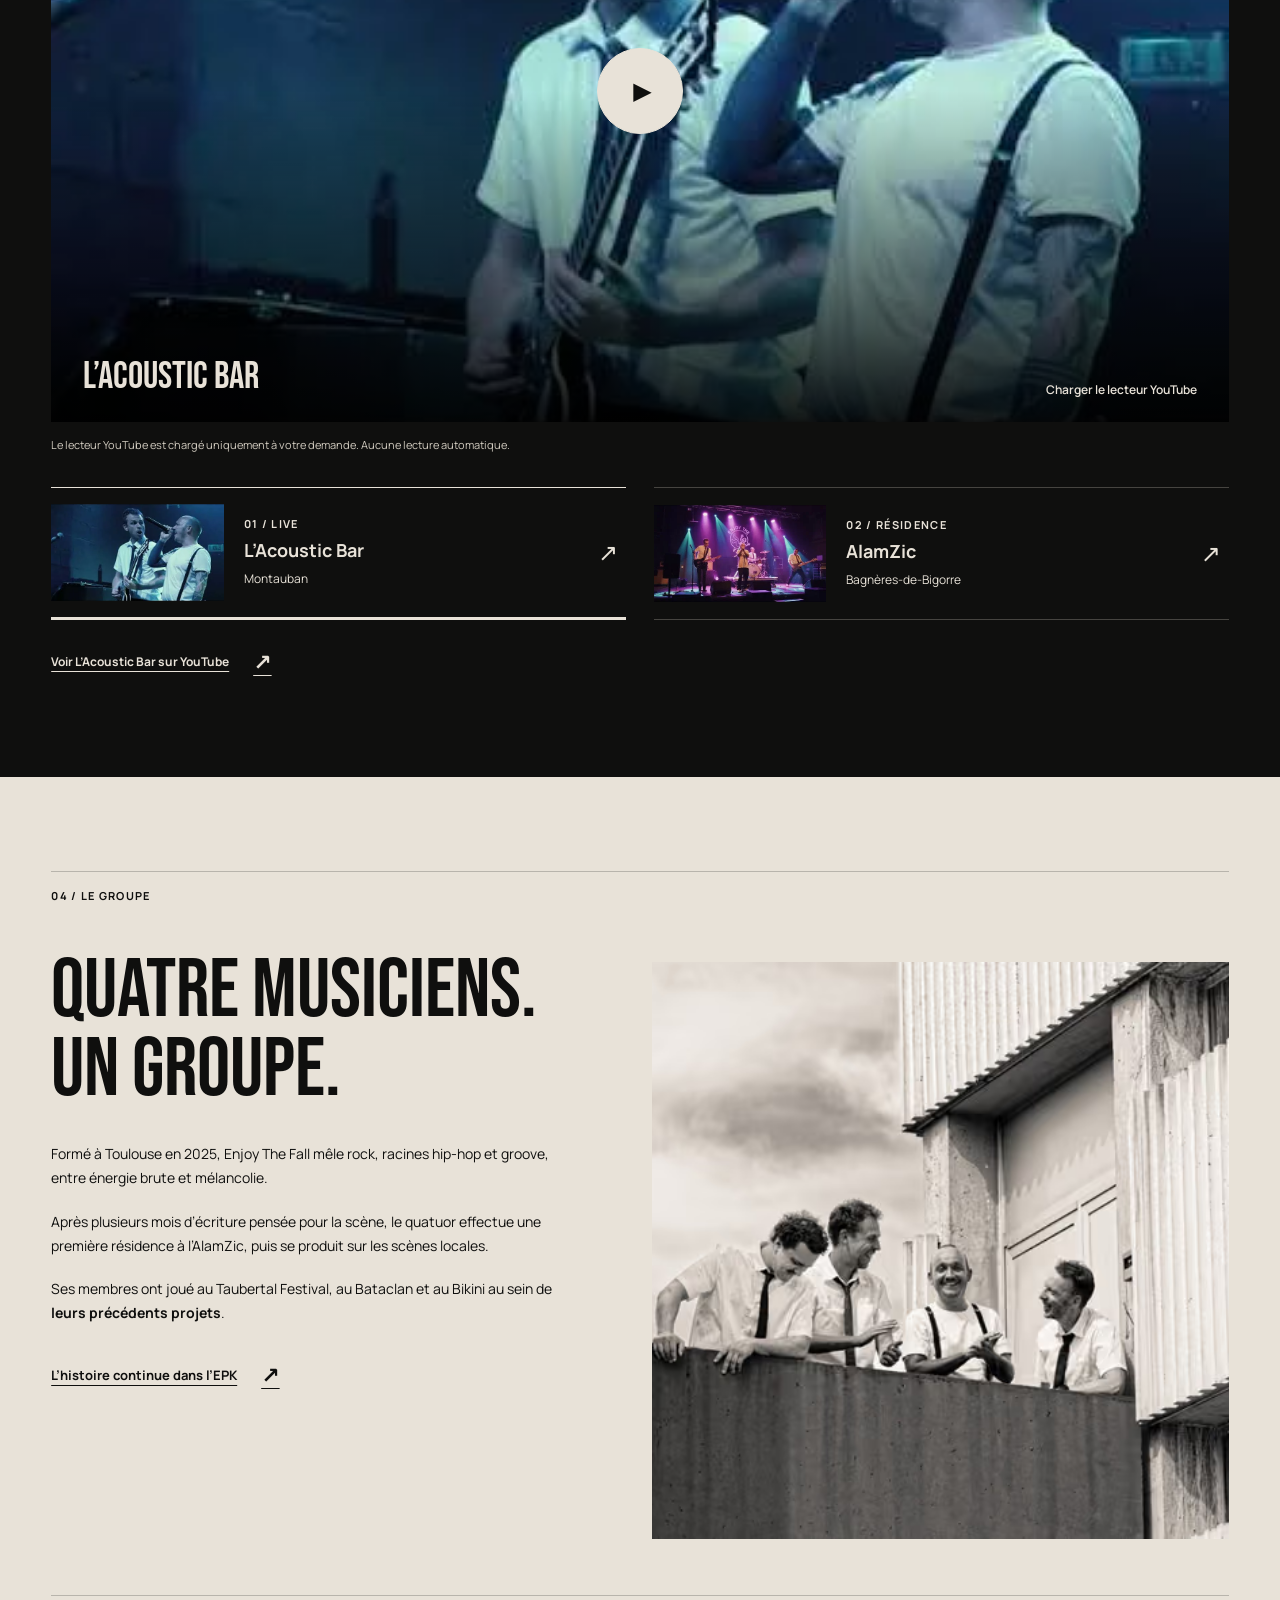
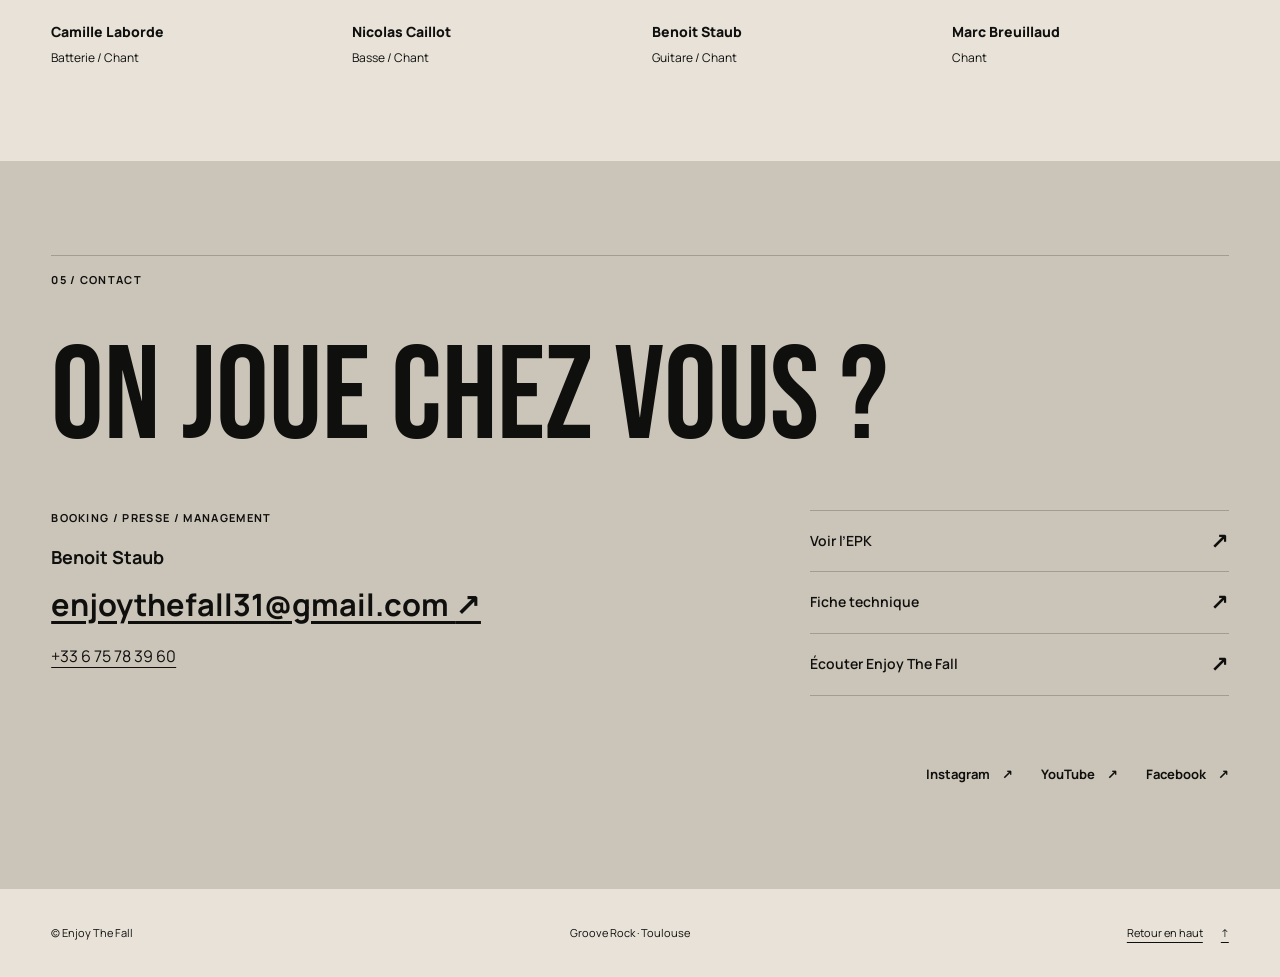
==== commit 704081ca: "Agent Host changes for agents/site-build-and-inspection-process" ====
--- a/site/index.html
+++ b/site/index.html
@@ -84,7 +84,7 @@
 
   <main id="contenu" tabindex="-1">
     <section class="hero wrap" id="accueil" aria-labelledby="hero-title">
-      <div class="eyebrow hero-kicker"><span>Groove Rock · Toulouse</span><span>Quatre musiciens. Un assaut rock.</span></div>
+      <div class="eyebrow hero-kicker"><span>Groove Rock · Toulouse</span><span aria-hidden="true"></span></div>
       <h1 id="hero-title">Enjoy The Fall</h1>
       <div class="hero-grid">
         <picture>
@@ -92,8 +92,7 @@
           <img class="hero-photo" src="assets/images/hero-1280.webp" srcset="assets/images/hero-400.webp 400w, assets/images/hero-640.webp 640w, assets/images/hero-960.webp 960w, assets/images/hero-1280.webp 1280w, assets/images/hero-1920.webp 1920w" sizes="(min-width: 1600px) 1020px, (min-width: 900px) 64vw, (min-width: 500px) 92vw, calc(100vw - 40px)" width="2048" height="1365" alt="Enjoy The Fall : les quatre musiciens en chemises blanches, regards tournés vers l’objectif." fetchpriority="high">
         </picture>
         <div class="hero-note">
-          <span class="eyebrow">Du son au mouvement</span>
-          <p class="display hero-statement"><span>Du groove.</span><br> <span>Du brut.</span><br> <span>Du live.</span></p>
+          <p class="display hero-statement">Taillé pour la scène.</p>
           <p>Un assaut rock entre racines hip-hop, énergie brute et mélancolie.</p>
           <div class="hero-actions">
             <a class="button button-light" href="https://push.fm/fl/enjoythefall">Écouter <span aria-hidden="true">↗</span></a>
@@ -106,7 +105,7 @@
 
     <section class="release dark section" id="musique" aria-labelledby="release-title">
       <div class="wrap">
-        <div class="section-top"><span class="eyebrow">01 / Musique</span><span class="eyebrow">La première salve</span></div>
+        <div class="section-top"><span class="eyebrow">01 / Musique</span><span class="eyebrow" aria-hidden="true"></span></div>
         <div class="release-grid">
           <figure class="release-art">
             <picture>
@@ -119,8 +118,7 @@
             <span class="tag">À venir</span>
             <h2 id="release-title">GO.OD</h2>
             <p class="release-date display">Premier EP — Janvier 2027</p>
-            <p>Le groove en fil rouge. L’énergie brute en ligne de mire. Notre premier EP se prépare.</p>
-            <p class="release-singles">Premiers singles prévus<br><strong>Octobre &amp; novembre 2026</strong></p>
+            <p class="release-singles">Sorties singles<br><strong>Octobre &amp; novembre 2026</strong></p>
             <a class="button button-light" href="https://push.fm/fl/enjoythefall">Écouter Enjoy The Fall <span aria-hidden="true">↗</span></a>
           </div>
         </div>
@@ -128,9 +126,9 @@
     </section>
 
     <section class="live section wrap" id="live" aria-labelledby="live-title">
-      <div class="section-top"><span class="eyebrow">02 / Live</span><span class="eyebrow">Là où tout prend vie</span></div>
+      <div class="section-top"><span class="eyebrow">02 / Live</span><span class="eyebrow" aria-hidden="true"></span></div>
       <div class="section-heading">
-        <h2 id="live-title">On se voit<br>devant la scène.</h2>
+        <h2 id="live-title">On se voit<br>en concert</h2>
         <a class="text-link" href="#contact">Programmer le groupe <span aria-hidden="true">↗</span></a>
       </div>
       <div id="live-dynamic" hidden>
@@ -145,18 +143,18 @@
       <div id="live-static">
         <h3 class="eyebrow agenda-title">L’agenda — repères 2025 / 2026</h3>
         <ul class="show-list">
-          <li><time datetime="2026-10-03">03 octobre 2026</time><div><h3>Le Survolté Festival</h3><p>Sélection coup de cœur</p></div></li>
+          <li><time datetime="2026-10-03">03 octobre 2026</time><div><h3>Le Survolté Festival</h3></div><a class="show-note text-link" href="https://lesurvoltefestival.org/">Site du festival</a></li>
           <li><time datetime="2026-06-25">25 juin 2026</time><div><h3>Little O’Clock</h3><p>Toulouse</p></div></li>
           <li><time datetime="2026-05-07">07 mai 2026</time><div><h3>L’Engrenage</h3><p>Balma</p></div></li>
           <li><time datetime="2026-04-25">25 avril 2026</time><div><h3>L’Acoustic Bar</h3><p>Montauban</p></div></li>
-          <li><time datetime="2025-11">Novembre 2025</time><div><h3>AlamZic</h3><p>Résidence · Bagnères-de-Bigorre</p></div></li>
+          <li><time datetime="2025-11">Novembre 2025</time><div><h3>AlamZic</h3><p>Bagnères-de-Bigorre</p></div></li>
         </ul>
       </div>
     </section>
 
     <section class="videos dark section" id="videos" aria-labelledby="videos-title">
       <div class="wrap">
-        <div class="section-top"><span class="eyebrow">03 / Vidéos</span><span class="eyebrow">Du live. Pour de vrai.</span></div>
+        <div class="section-top"><span class="eyebrow">03 / Vidéos</span><span class="eyebrow" aria-hidden="true"></span></div>
         <div class="section-heading">
           <h2 id="videos-title">Montez le son.</h2>
           <a class="text-link" href="https://www.youtube.com/@EnjoyTheFall.31">La chaîne YouTube <span aria-hidden="true">↗</span></a>
@@ -181,19 +179,17 @@
           </a>
         </div>
         <a class="text-link video-external" id="video-external" href="https://youtu.be/vGwLCD93alA">Voir L’Acoustic Bar sur YouTube <span aria-hidden="true">↗</span></a>
-        <a class="text-link video-extra" href="https://drive.google.com/file/d/1Fb_n5sF4XN5fqZ201elufba-UGAQQYAk/view?usp=drive_link">Et aussi : Little O’Clock — vidéo sur Google Drive <span aria-hidden="true">↗</span></a>
       </div>
     </section>
 
     <section class="bio section wrap" id="bio" aria-labelledby="bio-title">
-      <div class="section-top"><span class="eyebrow">04 / Le groupe</span><span class="eyebrow">Toulouse, depuis 2025</span></div>
+      <div class="section-top"><span class="eyebrow">04 / Le groupe</span><span class="eyebrow" aria-hidden="true"></span></div>
       <div class="bio-grid">
         <div class="bio-copy">
-          <h2 id="bio-title">Quatre têtes.<br>La même fièvre.</h2>
-          <p class="intro">Du groove, des racines hip-hop et une bonne dose d’euphorie.</p>
-          <p>Né à Toulouse en 2025, Enjoy The Fall est un quatuor qui croise rock, énergie brute et mélancolie. Des influences qui vont de Rage Against the Machine aux Hives et à Queens of the Stone Age, avec un point de rencontre : la scène.</p>
-          <p>Après plusieurs mois d’écriture taillée pour le live, une première résidence à l’AlamZic donne corps au projet. Les premières scènes locales suivent.</p>
-          <p>Les musiciens y apportent l’expérience de <strong>leurs précédents projets</strong>, qui les ont menés au Taubertal Festival, au Bataclan et au Bikini.</p>
+          <h2 id="bio-title">Quatre Musiciens.<br>Un groupe.</h2>
+          <p>Formé à Toulouse en 2025, Enjoy The Fall mêle rock, racines hip-hop et groove, entre énergie brute et mélancolie.</p>
+          <p>Après plusieurs mois d’écriture pensée pour la scène, le quatuor effectue une première résidence à l’AlamZic, puis se produit sur les scènes locales.</p>
+          <p>Ses membres ont joué au Taubertal Festival, au Bataclan et au Bikini au sein de <strong>leurs précédents projets</strong>.</p>
           <a class="text-link" href="https://www.canva.com/design/DAHS1Ci-k8A/EWjfq9eXTHCa2ak3pogOVA/view">L’histoire continue dans l’EPK <span aria-hidden="true">↗</span></a>
         </div>
         <figure class="bio-photo">
@@ -201,7 +197,6 @@
             <source type="image/avif" srcset="assets/images/bio-400.avif 400w, assets/images/bio-640.avif 640w, assets/images/bio-960.avif 960w, assets/images/bio-1280.avif 1280w" sizes="(min-width: 1600px) 720px, (min-width: 900px) 46vw, (min-width: 500px) 92vw, calc(100vw - 40px)">
             <img src="assets/images/bio-1280.webp" srcset="assets/images/bio-400.webp 400w, assets/images/bio-640.webp 640w, assets/images/bio-960.webp 960w, assets/images/bio-1280.webp 1280w" sizes="(min-width: 1600px) 720px, (min-width: 900px) 46vw, (min-width: 500px) 92vw, calc(100vw - 40px)" width="2048" height="1365" alt="Les quatre membres d’Enjoy The Fall partagent un moment complice sur un balcon de béton." loading="lazy" decoding="async">
           </picture>
-          <figcaption class="eyebrow">Une écriture taillée pour la scène.</figcaption>
         </figure>
       </div>
       <dl class="members">
@@ -214,7 +209,7 @@
 
     <section class="contact section" id="contact" aria-labelledby="contact-title">
       <div class="wrap">
-        <div class="section-top"><span class="eyebrow">05 / Contact</span><span class="eyebrow">Faisons du bruit ensemble</span></div>
+        <div class="section-top"><span class="eyebrow">05 / Contact</span><span class="eyebrow" aria-hidden="true"></span></div>
         <h2 id="contact-title">On joue chez vous ?</h2>
         <div class="contact-grid">
           <div>
@@ -230,7 +225,7 @@
           </div>
         </div>
         <div class="contact-bottom">
-          <p class="eyebrow">Le son continue ici</p>
+          <p class="eyebrow" aria-hidden="true"></p>
           <div class="socials">
             <a href="https://www.instagram.com/enjoy_the_fall_/">Instagram <span aria-hidden="true">↗</span></a>
             <a href="https://www.youtube.com/@EnjoyTheFall.31">YouTube <span aria-hidden="true">↗</span></a>
